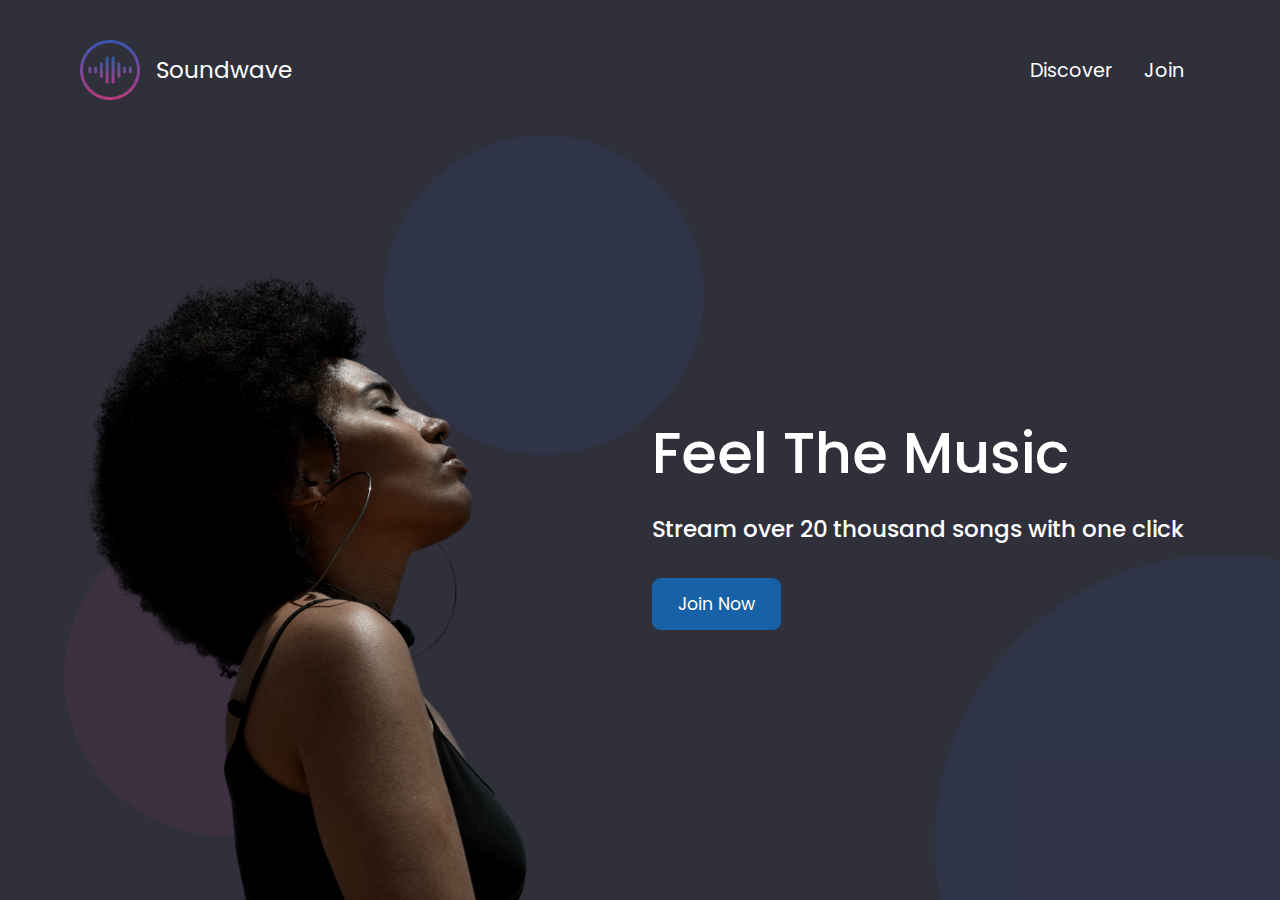
==== index.html @ 773c7278 "Add files via upload" ====
<!DOCTYPE html>
<html lang="en">
<head>
    <meta charset="UTF-8">
    <meta name="viewport" content="width=device-width, initial-scale=1.0">
    <meta http-equiv="X-UA-Compatible" content="ie=edge">
    <link href="styles.css" rel="stylesheet">
    <link href="index.css" rel="stylesheet">
    <title>SoundWave</title>
</head>
<body class="container full-height-grow">
    <header class="main-header">
        <a href="/" class="brand-logo">
            <img src="images/logo.png">
            <div class="brand-logo-name">Soundwave</div>
        </a>
        <nav class="main-nav">
            <ul>
                <li><a href="discover.html">Discover</a></li>
                <li><a href="join.html">Join</a></li>      
            </ul>
        </nav>
        </header>
        <section class="home-main-section">
            <div class="img-wrapper">
                <div class="lady-image"></div>
            </div>
            <div class="call-to-action">
                <h1 class="title">Feel The Music</h1>
                <span class="subtitle">Stream over 20 thousand songs with one click</span>
                <a href="join.html" class="btn">Join Now</a>
            </div>
        </section>
        <div class="home-page-circle-1"></div>
        <div class="home-page-circle-2"></div>
        <div class="home-page-circle-3"></div>

</body>
</html>
---- styles.css ----
@import url('https://fonts.googleapis.com/css?family=Poppins:400,500,700');

*, *::before, *::after {
    box-sizing: border-box;
}

body {
    padding: 0;
    margin: 0;
    background-color: #2F303A;
    font-family: Poppins, sans-serif;
    font-size: 1.2rem;
    color: white;
    min-height: 100vh;
}
.full-height-grow {
    display: flex;
    flex-direction: column;
}

.brand-logo {
    display: flex;
    align-items: center;
    font-size: 1.2em;
    color: inherit;
    text-decoration: none;
}

.brand-logo-name {
    margin-left: 1rem;
}

.main-nav ul, .footer-nav ul{
    display: flex;
    margin: 0;
    padding: 0;
    list-style: none;
}

.main-nav a , .footer-nav a {
    color: inherit;
    text-decoration: none;
    padding: 1rem;
}

.main-nav a.hover , .footer-nav a.hover {
    color: #adadad;
}

.main-header, .main-footer {
    display: flex;
    justify-content: space-between;
    align-items: center;
}
.main-header {
    height: 140px;
}

.main-footer .container {
    display: flex;
    justify-content: space-between;
}

.main-footer {
    height: 70px;
    background-color: #202027;
    font-weight: bold;
}

.social-link img{
    width: 1em;
    margin-right: .25rem;
}

.container {
    max-width: 1200px;
    margin: 0 auto;
    padding: 0 40px;
    flex-grow: 1;
}

.title {
    font-weight: 500;
    font-size: 3em;
    margin-bottom: 1rem;
    margin-top: 0;
}

.subtitle {
    font-weight: 500;
    font-size: 1.2em;
    margin-bottom: 2rem;
}

.btn {
    color: white;
    background-color: #1762A7;
    padding: .75em 1.5em;
    border-radius: .5em;
    text-decoration: none;
    font-size: .9em;
    outline: none;
    border: none;
    cursor: pointer;
}

.btn:hover {
    background-color: #2180d8;
}

.btn:focus {
    background-color: #2796ff;
}
---- index.css ----
.home-main-section {
    display: flex;
    align-items: stretch;
    justify-content: space-between;
    flex-grow: 1;
}

.home-main-section .img-wrapper {
    flex-grow: 1;
    flex-direction: column;
    display: flex;
    align-items: stretch;
    justify-content: flex-end;
}

.home-main-section .lady-image {
    background-image: url(images/landing-page-girl.png);
    flex-grow: 1;
    max-height: 70vh;
    min-width: 30vw;
    background-size: contain;
    background-repeat: no-repeat;
    background-position: bottom left;
}

.home-main-section .call-to-action {
    display: flex;
    flex-direction: column;
    align-items: flex-start;
    margin: 1rem;
    align-self: center;
}

@media (max-width: 900px){
    .home-main-section .img-wrapper {
        display: none;
    }

    .home-main-section {
        justify-content: center;
    }
}

.home-page-circle-1 {
    position: absolute;
    width: 25vw;
    height: 25vw;
    border-radius: 50%;
    background-color: rgba(188, 58, 128, .1);
    bottom: 5vw;
    left: 5vw;
    z-index: -1;
}

.home-page-circle-2 {
    position: absolute;
    width: 25vw;
    height: 25vw;
    border-radius: 50%;
    background-color: rgba(52, 87, 178, .1);
    top: 15vh;
    left: 30vw;
    z-index: -1;
}

.home-page-circle-3 {
    position: absolute;
    overflow: hidden;
    width: 45vw;
    height: 45vw;
    bottom: 0;
    right: 0;
    z-index: -1;
}

.home-page-circle-3::before {
    content: '';
    transform: translate(40%, 40%);
    position: absolute;
    height: 100%;
    width: 100%;
    border-radius: 50%;
    background-color: rgba(52, 87, 178, .1);
}
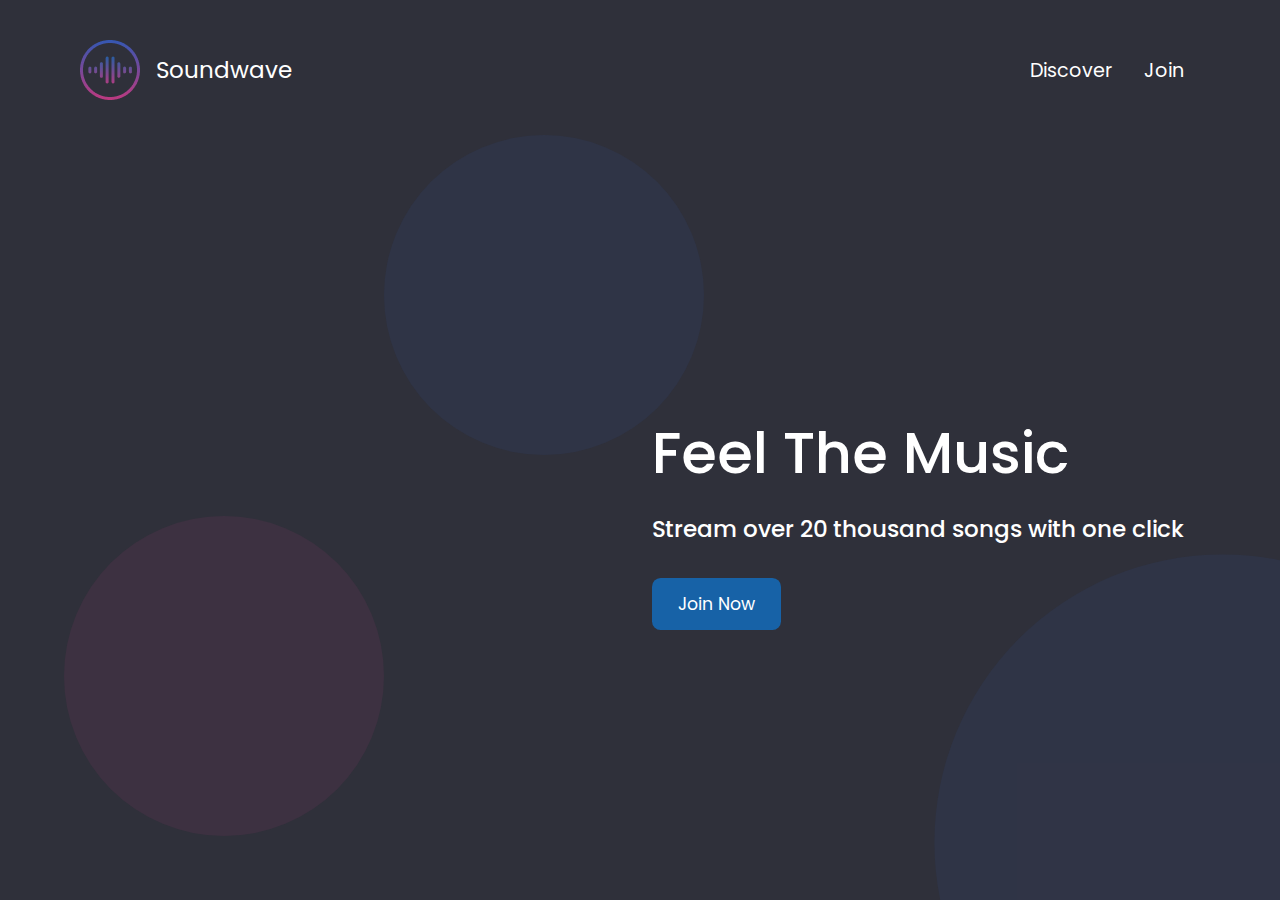
==== commit c8381e5d: "Add files via upload" ====
--- a/index.html
+++ b/index.html
@@ -4,20 +4,20 @@
     <meta charset="UTF-8">
     <meta name="viewport" content="width=device-width, initial-scale=1.0">
     <meta http-equiv="X-UA-Compatible" content="ie=edge">
-    <link href="styles.css" rel="stylesheet">
-    <link href="index.css" rel="stylesheet">
+    <link href="../css/styles.css" rel="stylesheet">
+    <link href="../css/index.css" rel="stylesheet">
     <title>SoundWave</title>
 </head>
 <body class="container full-height-grow">
     <header class="main-header">
-        <a href="/" class="brand-logo">
-            <img src="images/logo.png">
+        <a href="#" class="brand-logo">
+            <img src="../images/logo.png">
             <div class="brand-logo-name">Soundwave</div>
         </a>
         <nav class="main-nav">
             <ul>
-                <li><a href="discover.html">Discover</a></li>
-                <li><a href="join.html">Join</a></li>      
+                <li><a href="../html/discover.html">Discover</a></li>
+                <li><a href="../html/join.html">Join</a></li>      
             </ul>
         </nav>
         </header>
@@ -28,7 +28,7 @@
             <div class="call-to-action">
                 <h1 class="title">Feel The Music</h1>
                 <span class="subtitle">Stream over 20 thousand songs with one click</span>
-                <a href="join.html" class="btn">Join Now</a>
+                <a href="../html/join.html" class="btn">Join Now</a>
             </div>
         </section>
         <div class="home-page-circle-1"></div>
--- a/css/styles.css
+++ b/css/styles.css
@@ -0,0 +1,113 @@
+@import url('https://fonts.googleapis.com/css?family=Poppins:400,500,700');
+
+*, *::before, *::after {
+    box-sizing: border-box;
+}
+
+body {
+    padding: 0;
+    margin: 0;
+    background-color: #2F303A;
+    font-family: Poppins, sans-serif;
+    font-size: 1.2rem;
+    color: white;
+    min-height: 100vh;
+}
+.full-height-grow {
+    display: flex;
+    flex-direction: column;
+}
+
+.brand-logo {
+    display: flex;
+    align-items: center;
+    font-size: 1.2em;
+    color: inherit;
+    text-decoration: none;
+}
+
+.brand-logo-name {
+    margin-left: 1rem;
+}
+
+.main-nav ul, .footer-nav ul{
+    display: flex;
+    margin: 0;
+    padding: 0;
+    list-style: none;
+}
+
+.main-nav a , .footer-nav a {
+    color: inherit;
+    text-decoration: none;
+    padding: 1rem;
+}
+
+.main-nav a.hover , .footer-nav a.hover {
+    color: #adadad;
+}
+
+.main-header, .main-footer {
+    display: flex;
+    justify-content: space-between;
+    align-items: center;
+}
+.main-header {
+    height: 140px;
+}
+
+.main-footer .container {
+    display: flex;
+    justify-content: space-between;
+}
+
+.main-footer {
+    height: 70px;
+    background-color: #202027;
+    font-weight: bold;
+}
+
+.social-link img{
+    width: 1em;
+    margin-right: .25rem;
+}
+
+.container {
+    max-width: 1200px;
+    margin: 0 auto;
+    padding: 0 40px;
+    flex-grow: 1;
+}
+
+.title {
+    font-weight: 500;
+    font-size: 3em;
+    margin-bottom: 1rem;
+    margin-top: 0;
+}
+
+.subtitle {
+    font-weight: 500;
+    font-size: 1.2em;
+    margin-bottom: 2rem;
+}
+
+.btn {
+    color: white;
+    background-color: #1762A7;
+    padding: .75em 1.5em;
+    border-radius: .5em;
+    text-decoration: none;
+    font-size: .9em;
+    outline: none;
+    border: none;
+    cursor: pointer;
+}
+
+.btn:hover {
+    background-color: #2180d8;
+}
+
+.btn:focus {
+    background-color: #2796ff;
+}
--- a/css/index.css
+++ b/css/index.css
@@ -0,0 +1,84 @@
+.home-main-section {
+    display: flex;
+    align-items: stretch;
+    justify-content: space-between;
+    flex-grow: 1;
+}
+
+.home-main-section .img-wrapper {
+    flex-grow: 1;
+    flex-direction: column;
+    display: flex;
+    align-items: stretch;
+    justify-content: flex-end;
+}
+
+.home-main-section .lady-image {
+    background-image: url(images/landing-page-girl.png);
+    flex-grow: 1;
+    max-height: 70vh;
+    min-width: 30vw;
+    background-size: contain;
+    background-repeat: no-repeat;
+    background-position: bottom left;
+}
+
+.home-main-section .call-to-action {
+    display: flex;
+    flex-direction: column;
+    align-items: flex-start;
+    margin: 1rem;
+    align-self: center;
+}
+
+@media (max-width: 900px){
+    .home-main-section .img-wrapper {
+        display: none;
+    }
+
+    .home-main-section {
+        justify-content: center;
+    }
+}
+
+.home-page-circle-1 {
+    position: absolute;
+    width: 25vw;
+    height: 25vw;
+    border-radius: 50%;
+    background-color: rgba(188, 58, 128, .1);
+    bottom: 5vw;
+    left: 5vw;
+    z-index: -1;
+}
+
+.home-page-circle-2 {
+    position: absolute;
+    width: 25vw;
+    height: 25vw;
+    border-radius: 50%;
+    background-color: rgba(52, 87, 178, .1);
+    top: 15vh;
+    left: 30vw;
+    z-index: -1;
+}
+
+.home-page-circle-3 {
+    position: absolute;
+    overflow: hidden;
+    width: 45vw;
+    height: 45vw;
+    bottom: 0;
+    right: 0;
+    z-index: -1;
+}
+
+.home-page-circle-3::before {
+    content: '';
+    transform: translate(40%, 40%);
+    position: absolute;
+    height: 100%;
+    width: 100%;
+    border-radius: 50%;
+    background-color: rgba(52, 87, 178, .1);
+}